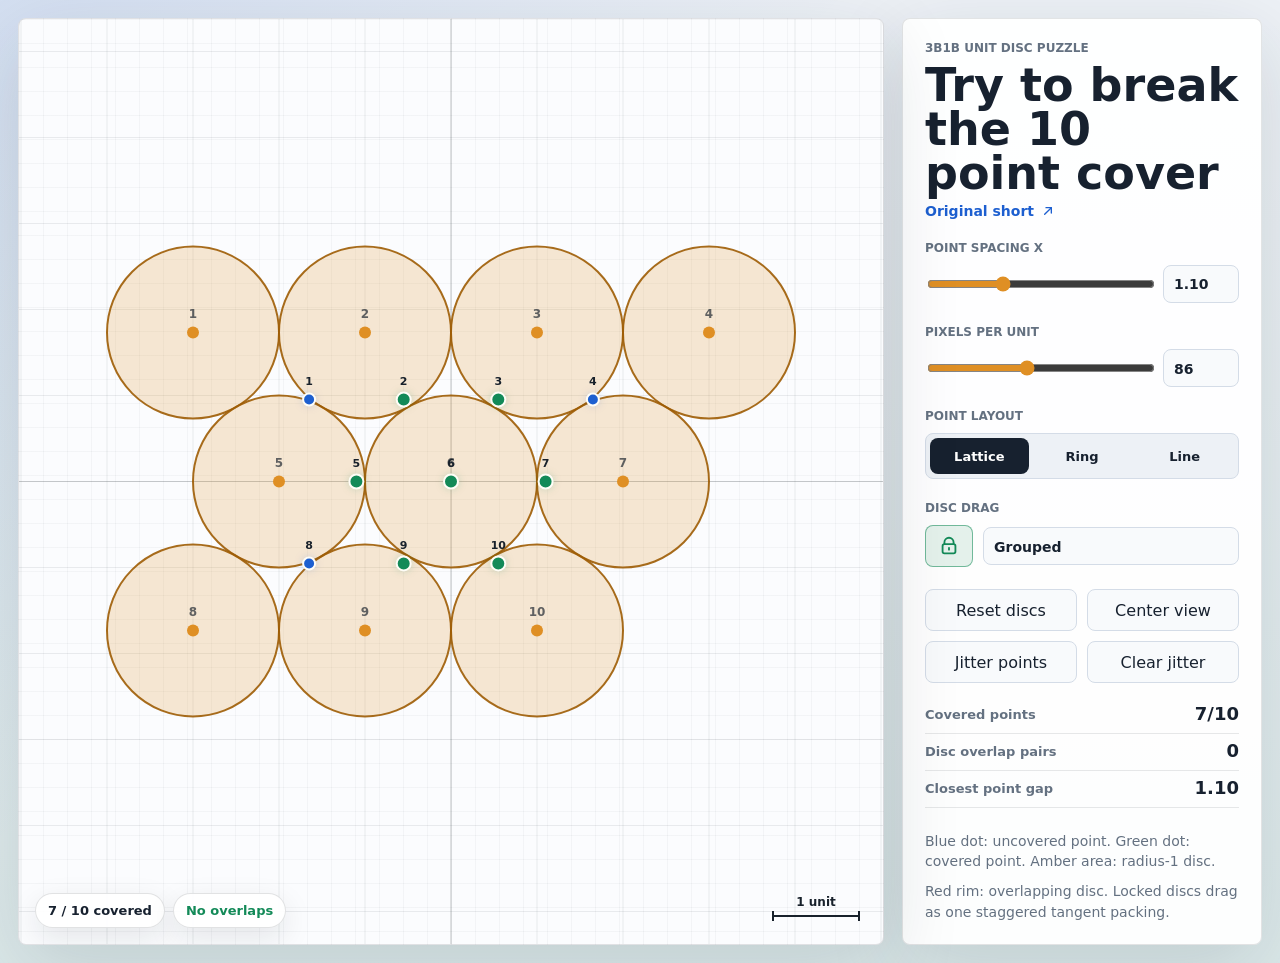
==== index.html @ e6dc40b2 "Create unit disc puzzle explorer" ====
<!doctype html>
<html lang="en">
  <head>
    <meta charset="UTF-8" />
    <meta name="viewport" content="width=device-width, initial-scale=1.0" />
    <title>Disjoint Unit Disc Puzzle</title>
    <link rel="icon" href="data:image/svg+xml,%3Csvg xmlns='http://www.w3.org/2000/svg' viewBox='0 0 64 64'%3E%3Ccircle cx='32' cy='32' r='22' fill='%23df8f24' fill-opacity='.35' stroke='%239e5d05' stroke-width='5'/%3E%3Ccircle cx='32' cy='32' r='5' fill='%231d5fd0'/%3E%3C/svg%3E" />
    <link rel="stylesheet" href="styles.css?v=20260617c" />
  </head>
  <body>
    <main class="app-shell">
      <section class="workspace" aria-label="Interactive unit disc workspace">
        <div class="canvas-wrap">
          <canvas id="scene" aria-label="Drag the unit discs to try to cover all ten points"></canvas>
          <div class="hud" aria-live="polite">
            <span id="coverageStatus">0 / 10 covered</span>
            <span id="overlapStatus">No overlaps</span>
          </div>
        </div>
      </section>

      <aside class="panel" aria-label="Puzzle controls">
        <header class="panel-header">
          <p class="label">3B1B Unit Disc Puzzle</p>
          <h1>Try to break the 10 point cover</h1>
          <a class="source-link" href="https://www.youtube.com/shorts/QLu_ZsRc_G0" target="_blank" rel="noreferrer">
            Original short
            <svg viewBox="0 0 24 24" aria-hidden="true">
              <path d="M7 17 17 7" />
              <path d="M9 7h8v8" />
            </svg>
          </a>
        </header>

        <div class="control-group">
          <label for="spacing">Point spacing X</label>
          <div class="control-row">
            <input id="spacing" type="range" min="0.2" max="3" step="0.05" value="1.1" />
            <input id="spacingNumber" type="number" min="0.2" max="3" step="0.05" value="1.10" />
          </div>
        </div>

        <div class="control-group">
          <label for="scale">Pixels per unit</label>
          <div class="control-row">
            <input id="scale" type="range" min="52" max="130" step="2" value="86" />
            <output id="scaleValue" for="scale">86</output>
          </div>
        </div>

        <div class="control-group">
          <span class="group-label">Point layout</span>
          <div class="segmented" role="radiogroup" aria-label="Point layout">
            <button class="segment active" type="button" data-layout="lattice" aria-pressed="true">Lattice</button>
            <button class="segment" type="button" data-layout="ring" aria-pressed="false">Ring</button>
            <button class="segment" type="button" data-layout="line" aria-pressed="false">Line</button>
          </div>
        </div>

        <div class="control-group">
          <span class="group-label">Disc drag</span>
          <div class="lock-row">
            <button
              id="dragLock"
              class="icon-button active"
              type="button"
              aria-pressed="true"
              aria-label="Discs locked to drag together"
              title="Discs locked to drag together"
            >
              <svg class="icon lock-icon" viewBox="0 0 24 24" aria-hidden="true">
                <path d="M7 10V8a5 5 0 0 1 10 0v2" />
                <rect x="5" y="10" width="14" height="10" rx="2" />
                <path d="M12 14v2" />
              </svg>
              <svg class="icon unlock-icon" viewBox="0 0 24 24" aria-hidden="true">
                <path d="M7 10V8a5 5 0 0 1 9.4-2.4" />
                <rect x="5" y="10" width="14" height="10" rx="2" />
                <path d="M12 14v2" />
              </svg>
            </button>
            <output id="dragMode" for="dragLock">Grouped</output>
          </div>
        </div>

        <div class="control-grid">
          <button id="resetDiscs" type="button">Reset discs</button>
          <button id="resetView" type="button">Center view</button>
          <button id="shufflePoints" type="button">Jitter points</button>
          <button id="clearJitter" type="button">Clear jitter</button>
        </div>

        <div class="readout">
          <div>
            <span>Covered points</span>
            <strong id="coveredCount">0/10</strong>
          </div>
          <div>
            <span>Disc overlap pairs</span>
            <strong id="overlapCount">0</strong>
          </div>
          <div>
            <span>Closest point gap</span>
            <strong id="pointGap">1.10</strong>
          </div>
        </div>

        <div class="notes">
          <p>Blue dot: uncovered point. Green dot: covered point. Amber area: radius-1 disc.</p>
          <p>Red rim: overlapping disc. Locked discs drag as one staggered tangent packing.</p>
        </div>
      </aside>
    </main>

    <script src="app.js?v=20260617b" type="module"></script>
  </body>
</html>
---- styles.css ----
:root {
  color-scheme: light;
  --bg: #edf1f6;
  --panel: #ffffff;
  --ink: #17212f;
  --muted: #647181;
  --line: #d4dce7;
  --accent: #df8f24;
  --accent-dark: #9e5d05;
  --blue: #1d5fd0;
  --green: #138a58;
  --red: #c5372d;
  --shadow: 0 22px 80px rgba(23, 33, 47, 0.14);
  font-family:
    Inter, ui-sans-serif, system-ui, -apple-system, BlinkMacSystemFont, "Segoe UI", sans-serif;
}

* {
  box-sizing: border-box;
}

body {
  margin: 0;
  min-height: 100vh;
  background:
    linear-gradient(135deg, rgba(29, 95, 208, 0.12), transparent 38%),
    linear-gradient(180deg, transparent 0%, rgba(19, 138, 88, 0.08) 100%),
    var(--bg);
  color: var(--ink);
}

button,
input {
  font: inherit;
}

button {
  border: 1px solid var(--line);
  border-radius: 8px;
  background: #f8fafc;
  color: var(--ink);
  cursor: pointer;
  min-height: 42px;
  padding: 0 14px;
  transition:
    border-color 160ms ease,
    background 160ms ease,
    transform 160ms ease;
}

button:hover {
  border-color: var(--accent);
  background: #fff7ea;
}

button:active {
  transform: translateY(1px);
}

.app-shell {
  display: grid;
  grid-template-columns: minmax(0, 1fr) 360px;
  gap: 18px;
  min-height: 100vh;
  padding: 18px;
}

.workspace {
  min-width: 0;
  min-height: calc(100vh - 36px);
}

.canvas-wrap {
  position: relative;
  height: 100%;
  min-height: 620px;
  overflow: hidden;
  border: 1px solid rgba(24, 33, 43, 0.12);
  border-radius: 8px;
  background:
    linear-gradient(rgba(24, 33, 43, 0.035) 1px, transparent 1px),
    linear-gradient(90deg, rgba(24, 33, 43, 0.035) 1px, transparent 1px),
    #fbfcfe;
  background-size: 24px 24px;
  box-shadow: var(--shadow);
}

#scene {
  display: block;
  width: 100%;
  height: 100%;
  touch-action: none;
  cursor: grab;
}

#scene.dragging {
  cursor: grabbing;
}

.hud {
  position: absolute;
  left: 16px;
  bottom: 16px;
  display: flex;
  flex-wrap: wrap;
  gap: 8px;
  pointer-events: none;
}

.hud span {
  border: 1px solid rgba(24, 33, 43, 0.13);
  border-radius: 999px;
  background: rgba(255, 255, 255, 0.92);
  color: var(--ink);
  font-size: 13px;
  font-weight: 700;
  line-height: 1;
  padding: 10px 12px;
  box-shadow: 0 10px 30px rgba(24, 33, 43, 0.1);
}

.panel {
  display: flex;
  flex-direction: column;
  gap: 22px;
  min-width: 0;
  border: 1px solid rgba(24, 33, 43, 0.12);
  border-radius: 8px;
  background: rgba(255, 255, 255, 0.94);
  padding: 22px;
  box-shadow: var(--shadow);
}

.panel-header {
  display: grid;
  gap: 8px;
}

.label,
.group-label,
label {
  color: var(--muted);
  font-size: 12px;
  font-weight: 800;
  letter-spacing: 0;
  text-transform: uppercase;
}

.panel-header h1 {
  margin: 0;
  max-width: 12ch;
  color: var(--ink);
  font-size: clamp(32px, 4vw, 46px);
  line-height: 0.96;
  letter-spacing: 0;
}

.label {
  margin: 0;
}

.source-link {
  display: inline-flex;
  align-items: center;
  gap: 6px;
  width: fit-content;
  color: var(--blue);
  font-size: 14px;
  font-weight: 800;
  text-decoration: none;
}

.source-link:hover {
  text-decoration: underline;
}

.source-link svg {
  width: 16px;
  height: 16px;
  fill: none;
  stroke: currentColor;
  stroke-linecap: round;
  stroke-linejoin: round;
  stroke-width: 2;
}

.control-group {
  display: grid;
  gap: 10px;
}

.control-row {
  display: grid;
  grid-template-columns: minmax(0, 1fr) 76px;
  gap: 10px;
  align-items: center;
}

input[type="range"] {
  width: 100%;
  accent-color: var(--accent);
}

input[type="number"],
output {
  min-width: 0;
  height: 38px;
  border: 1px solid var(--line);
  border-radius: 8px;
  background: #f8fafc;
  color: var(--ink);
  font-size: 14px;
  font-weight: 700;
  line-height: 38px;
  padding: 0 10px;
}

.segmented {
  display: grid;
  grid-template-columns: repeat(3, minmax(0, 1fr));
  gap: 4px;
  border: 1px solid var(--line);
  border-radius: 8px;
  background: #edf1f6;
  padding: 4px;
}

.segment {
  border-color: transparent;
  background: transparent;
  min-height: 36px;
  padding: 0 8px;
  font-size: 13px;
  font-weight: 800;
}

.segment.active {
  background: var(--ink);
  color: #ffffff;
}

.control-grid {
  display: grid;
  grid-template-columns: repeat(2, minmax(0, 1fr));
  gap: 10px;
}

.lock-row {
  display: grid;
  grid-template-columns: 48px minmax(0, 1fr);
  gap: 10px;
  align-items: center;
}

.icon-button {
  display: inline-grid;
  place-items: center;
  width: 48px;
  min-height: 42px;
  padding: 0;
}

.icon-button.active {
  border-color: rgba(19, 138, 88, 0.55);
  background: rgba(19, 138, 88, 0.11);
  color: var(--green);
}

.icon {
  width: 22px;
  height: 22px;
  fill: none;
  stroke: currentColor;
  stroke-linecap: round;
  stroke-linejoin: round;
  stroke-width: 2;
}

.unlock-icon,
.icon-button:not(.active) .lock-icon {
  display: none;
}

.icon-button:not(.active) .unlock-icon {
  display: block;
}

.readout {
  display: grid;
  gap: 8px;
}

.readout div {
  display: flex;
  align-items: center;
  justify-content: space-between;
  gap: 12px;
  border-bottom: 1px solid rgba(24, 33, 43, 0.1);
  padding: 0 0 10px;
}

.readout span {
  color: var(--muted);
  font-size: 13px;
  font-weight: 700;
}

.readout strong {
  color: var(--ink);
  font-size: 18px;
  line-height: 1;
}

.notes {
  display: grid;
  gap: 10px;
  margin-top: auto;
  color: var(--muted);
  font-size: 14px;
  line-height: 1.45;
}

.notes p {
  margin: 0;
}

@media (max-width: 900px) {
  .app-shell {
    grid-template-columns: 1fr;
  }

  .workspace {
    min-height: 66vh;
  }

  .canvas-wrap {
    min-height: 66vh;
  }

  .panel {
    order: -1;
  }

  .panel-header h1 {
    max-width: none;
    font-size: 34px;
  }
}

@media (max-width: 520px) {
  .app-shell {
    padding: 10px;
  }

  .panel {
    padding: 16px;
  }

  .control-grid,
  .control-row {
    grid-template-columns: 1fr;
  }
}
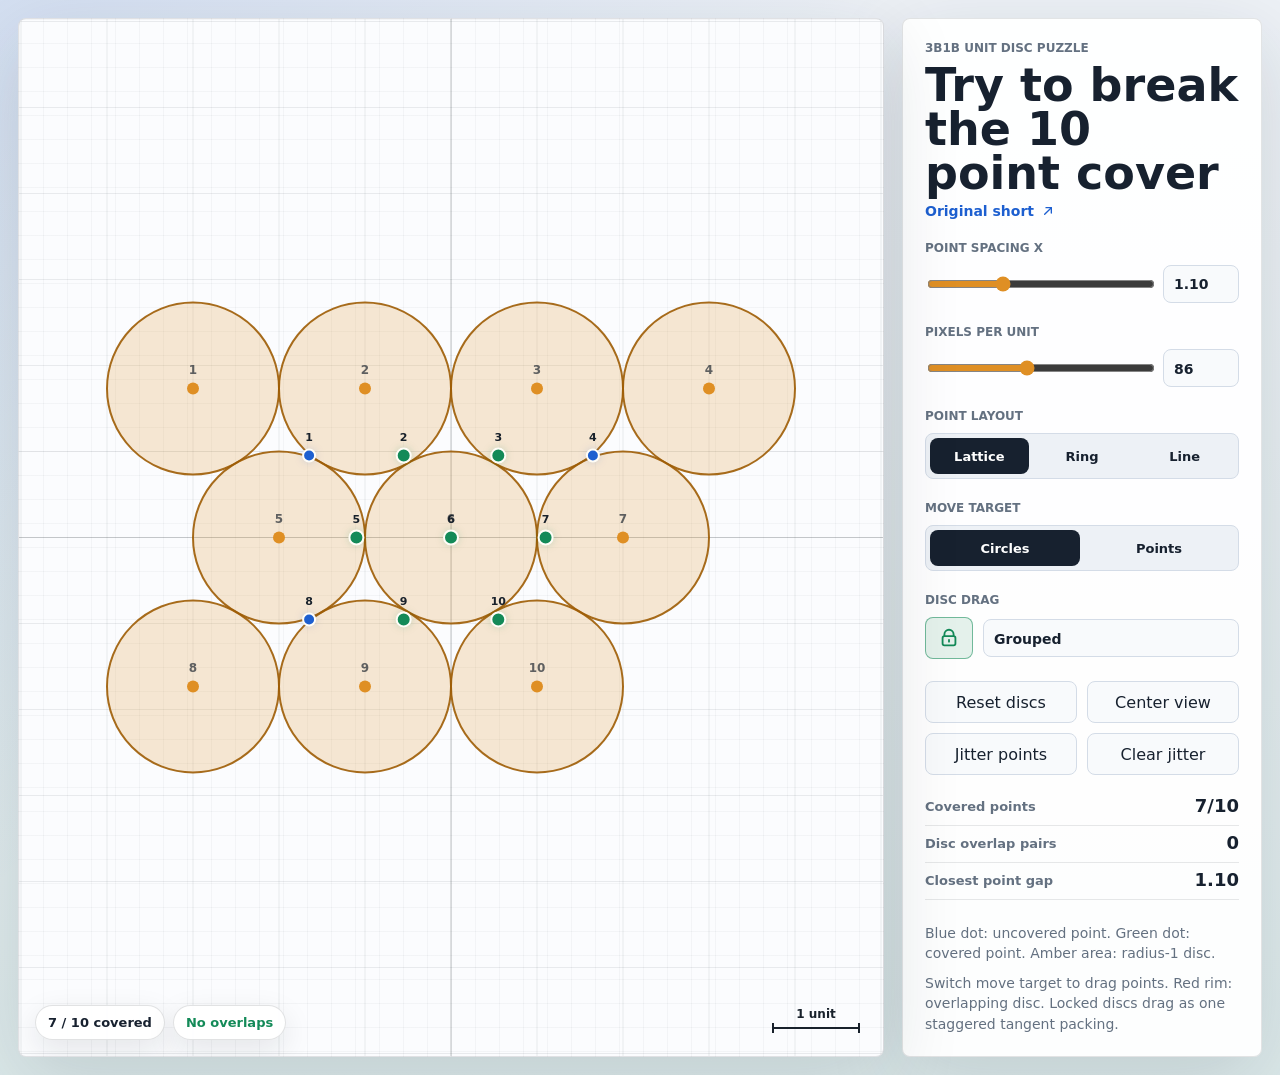
==== commit 41b6b935: "Add point dragging mode" ====
--- a/index.html
+++ b/index.html
@@ -5,7 +5,7 @@
     <meta name="viewport" content="width=device-width, initial-scale=1.0" />
     <title>Disjoint Unit Disc Puzzle</title>
     <link rel="icon" href="data:image/svg+xml,%3Csvg xmlns='http://www.w3.org/2000/svg' viewBox='0 0 64 64'%3E%3Ccircle cx='32' cy='32' r='22' fill='%23df8f24' fill-opacity='.35' stroke='%239e5d05' stroke-width='5'/%3E%3Ccircle cx='32' cy='32' r='5' fill='%231d5fd0'/%3E%3C/svg%3E" />
-    <link rel="stylesheet" href="styles.css?v=20260617c" />
+    <link rel="stylesheet" href="styles.css?v=20260617d" />
   </head>
   <body>
     <main class="app-shell">
@@ -54,6 +54,14 @@
             <button class="segment active" type="button" data-layout="lattice" aria-pressed="true">Lattice</button>
             <button class="segment" type="button" data-layout="ring" aria-pressed="false">Ring</button>
             <button class="segment" type="button" data-layout="line" aria-pressed="false">Line</button>
+          </div>
+        </div>
+
+        <div class="control-group">
+          <span class="group-label">Move target</span>
+          <div class="segmented two-up" role="radiogroup" aria-label="Move target">
+            <button class="segment active" type="button" data-drag-target="disc" aria-pressed="true">Circles</button>
+            <button class="segment" type="button" data-drag-target="point" aria-pressed="false">Points</button>
           </div>
         </div>
 
@@ -107,11 +115,11 @@
 
         <div class="notes">
           <p>Blue dot: uncovered point. Green dot: covered point. Amber area: radius-1 disc.</p>
-          <p>Red rim: overlapping disc. Locked discs drag as one staggered tangent packing.</p>
+          <p>Switch move target to drag points. Red rim: overlapping disc. Locked discs drag as one staggered tangent packing.</p>
         </div>
       </aside>
     </main>
 
-    <script src="app.js?v=20260617b" type="module"></script>
+    <script src="app.js?v=20260617d" type="module"></script>
   </body>
 </html>
--- a/styles.css
+++ b/styles.css
@@ -225,6 +225,10 @@
   padding: 4px;
 }
 
+.segmented.two-up {
+  grid-template-columns: repeat(2, minmax(0, 1fr));
+}
+
 .segment {
   border-color: transparent;
   background: transparent;
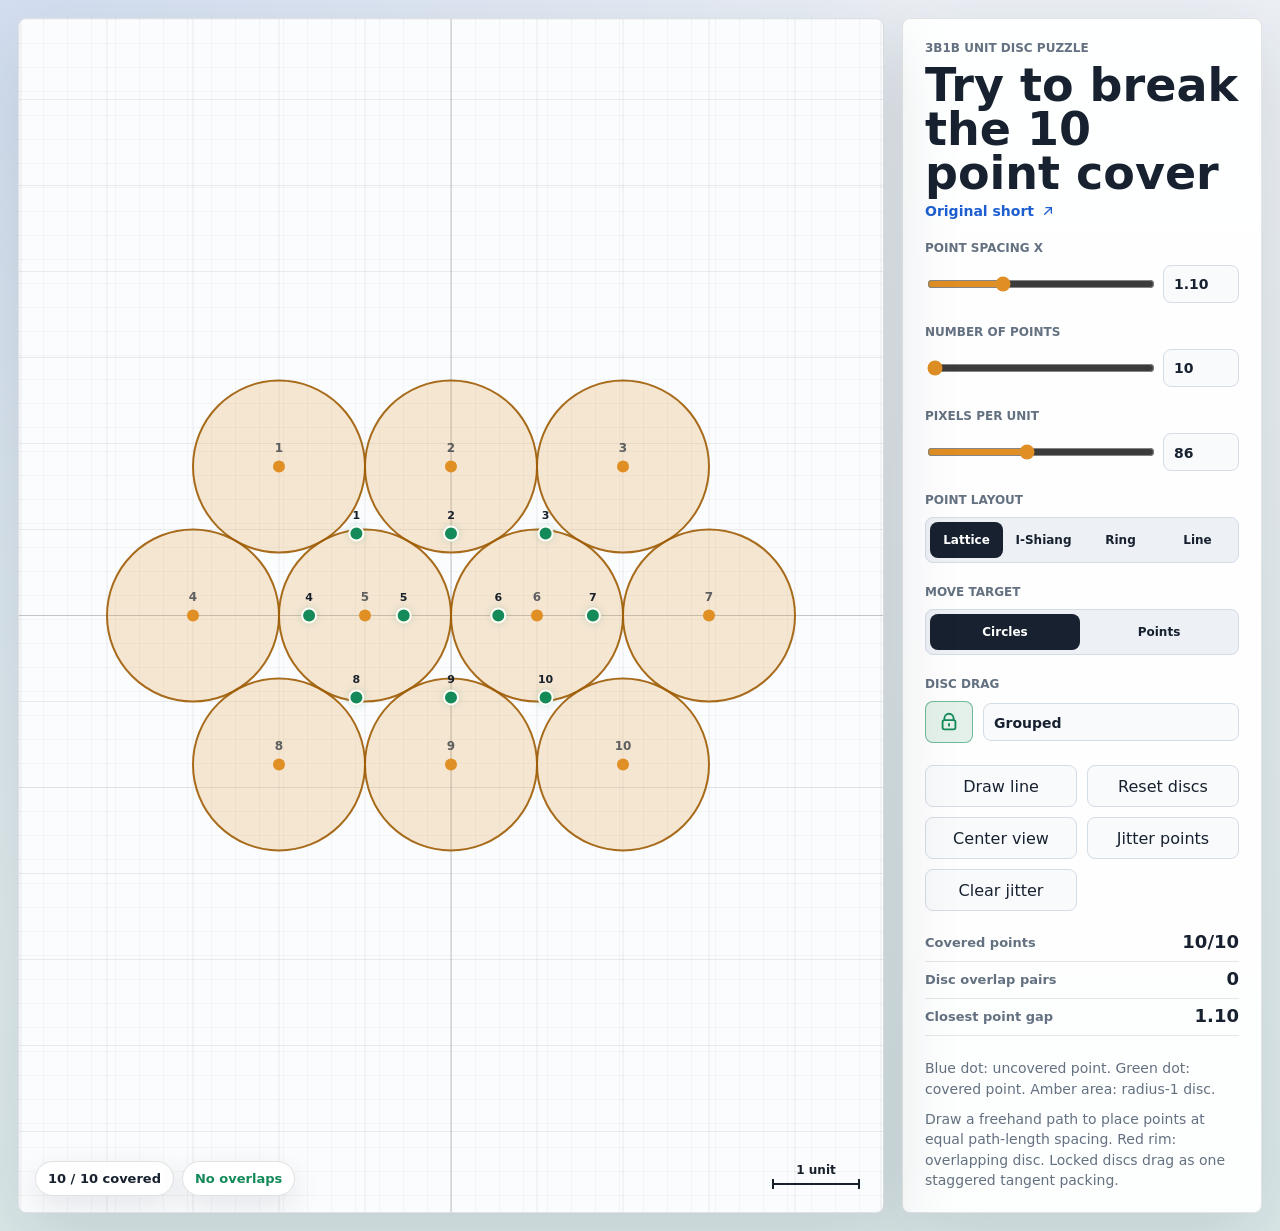
==== commit e8ca3ca6: "Add point layout tools and keyboard nudging" ====
--- a/index.html
+++ b/index.html
@@ -5,7 +5,7 @@
     <meta name="viewport" content="width=device-width, initial-scale=1.0" />
     <title>Disjoint Unit Disc Puzzle</title>
     <link rel="icon" href="data:image/svg+xml,%3Csvg xmlns='http://www.w3.org/2000/svg' viewBox='0 0 64 64'%3E%3Ccircle cx='32' cy='32' r='22' fill='%23df8f24' fill-opacity='.35' stroke='%239e5d05' stroke-width='5'/%3E%3Ccircle cx='32' cy='32' r='5' fill='%231d5fd0'/%3E%3C/svg%3E" />
-    <link rel="stylesheet" href="styles.css?v=20260617d" />
+    <link rel="stylesheet" href="styles.css?v=20260617n" />
   </head>
   <body>
     <main class="app-shell">
@@ -41,6 +41,14 @@
         </div>
 
         <div class="control-group">
+          <label for="pointCount">Number of points</label>
+          <div class="control-row">
+            <input id="pointCount" type="range" min="10" max="100" step="1" value="10" />
+            <input id="pointCountNumber" type="number" min="10" max="100" step="1" value="10" />
+          </div>
+        </div>
+
+        <div class="control-group">
           <label for="scale">Pixels per unit</label>
           <div class="control-row">
             <input id="scale" type="range" min="52" max="130" step="2" value="86" />
@@ -50,8 +58,9 @@
 
         <div class="control-group">
           <span class="group-label">Point layout</span>
-          <div class="segmented" role="radiogroup" aria-label="Point layout">
+          <div class="segmented four-up" role="radiogroup" aria-label="Point layout">
             <button class="segment active" type="button" data-layout="lattice" aria-pressed="true">Lattice</button>
+            <button class="segment" type="button" data-layout="ishiang" aria-pressed="false">I-Shiang</button>
             <button class="segment" type="button" data-layout="ring" aria-pressed="false">Ring</button>
             <button class="segment" type="button" data-layout="line" aria-pressed="false">Line</button>
           </div>
@@ -92,6 +101,7 @@
         </div>
 
         <div class="control-grid">
+          <button id="drawLine" type="button">Draw line</button>
           <button id="resetDiscs" type="button">Reset discs</button>
           <button id="resetView" type="button">Center view</button>
           <button id="shufflePoints" type="button">Jitter points</button>
@@ -115,11 +125,11 @@
 
         <div class="notes">
           <p>Blue dot: uncovered point. Green dot: covered point. Amber area: radius-1 disc.</p>
-          <p>Switch move target to drag points. Red rim: overlapping disc. Locked discs drag as one staggered tangent packing.</p>
+          <p>Draw a freehand path to place points at equal path-length spacing. Red rim: overlapping disc. Locked discs drag as one staggered tangent packing.</p>
         </div>
       </aside>
     </main>
 
-    <script src="app.js?v=20260617d" type="module"></script>
+    <script src="app.js?v=20260617n" type="module"></script>
   </body>
 </html>
--- a/styles.css
+++ b/styles.css
@@ -229,12 +229,16 @@
   grid-template-columns: repeat(2, minmax(0, 1fr));
 }
 
+.segmented.four-up {
+  grid-template-columns: repeat(4, minmax(0, 1fr));
+}
+
 .segment {
   border-color: transparent;
   background: transparent;
   min-height: 36px;
-  padding: 0 8px;
-  font-size: 13px;
+  padding: 0 7px;
+  font-size: 12px;
   font-weight: 800;
 }
 
@@ -247,6 +251,13 @@
   display: grid;
   grid-template-columns: repeat(2, minmax(0, 1fr));
   gap: 10px;
+}
+
+.control-grid button.active {
+  border-color: rgba(29, 95, 208, 0.55);
+  background: rgba(29, 95, 208, 0.1);
+  color: var(--blue);
+  font-weight: 800;
 }
 
 .lock-row {
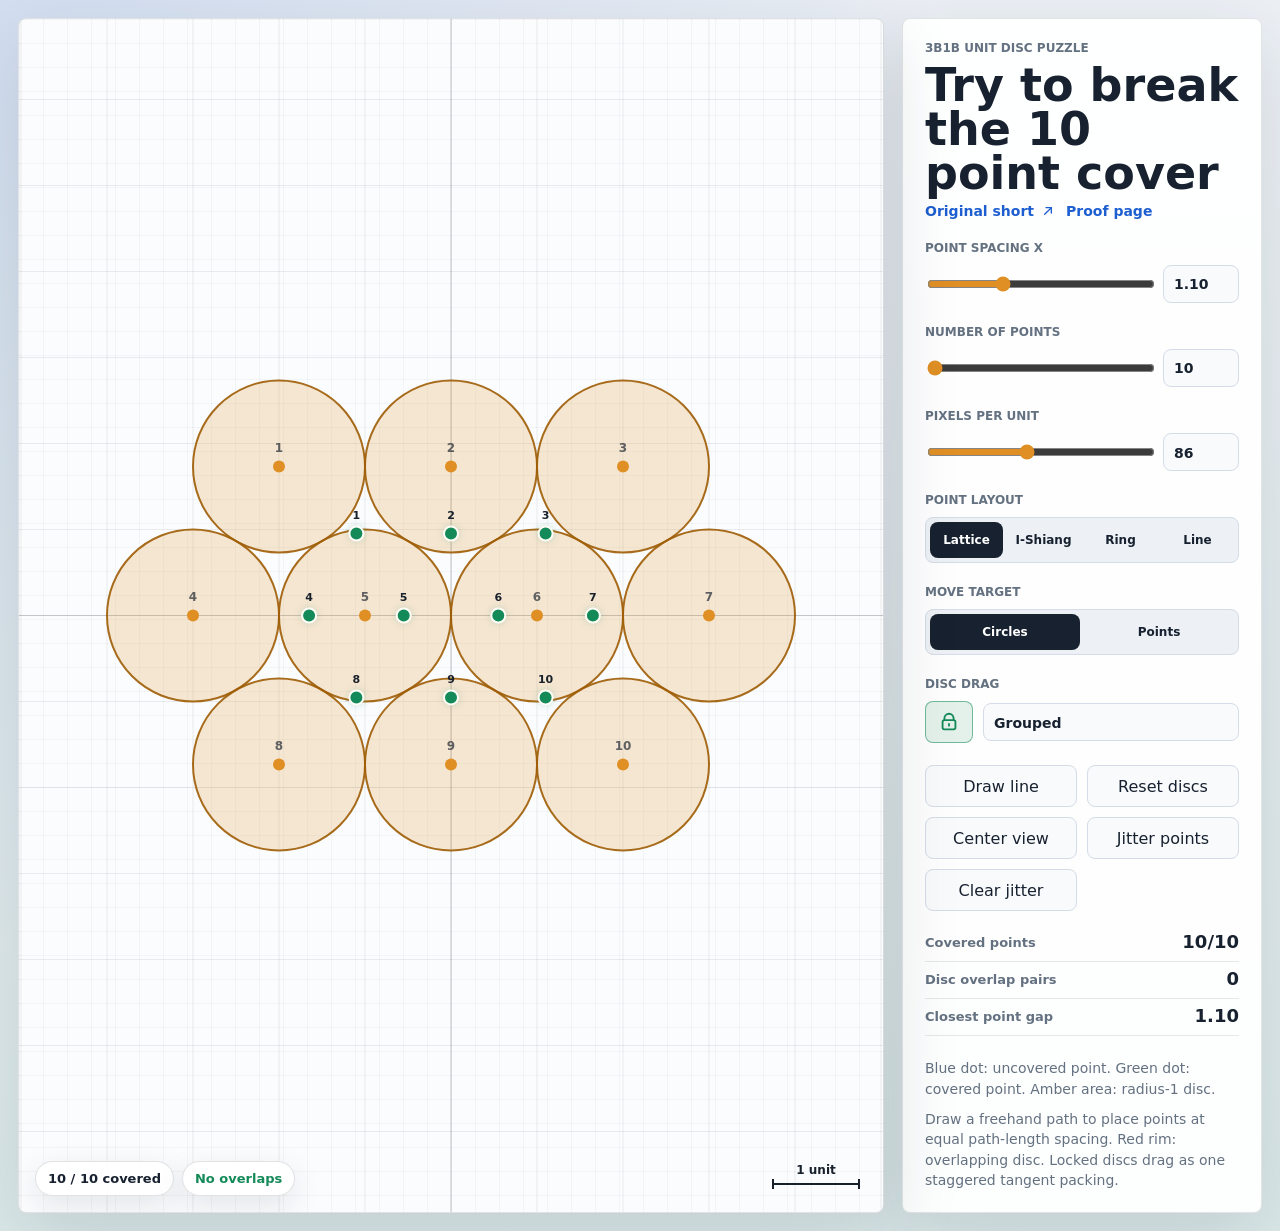
==== commit 6070fdfb: "Add proof page for unit disk covering" ====
--- a/index.html
+++ b/index.html
@@ -23,13 +23,16 @@
         <header class="panel-header">
           <p class="label">3B1B Unit Disc Puzzle</p>
           <h1>Try to break the 10 point cover</h1>
-          <a class="source-link" href="https://www.youtube.com/shorts/QLu_ZsRc_G0" target="_blank" rel="noreferrer">
-            Original short
-            <svg viewBox="0 0 24 24" aria-hidden="true">
-              <path d="M7 17 17 7" />
-              <path d="M9 7h8v8" />
-            </svg>
-          </a>
+          <div class="source-links">
+            <a class="source-link" href="https://www.youtube.com/shorts/QLu_ZsRc_G0" target="_blank" rel="noreferrer">
+              Original short
+              <svg viewBox="0 0 24 24" aria-hidden="true">
+                <path d="M7 17 17 7" />
+                <path d="M9 7h8v8" />
+              </svg>
+            </a>
+            <a class="source-link" href="proof.html">Proof page</a>
+          </div>
         </header>
 
         <div class="control-group">
--- a/styles.css
+++ b/styles.css
@@ -159,6 +159,12 @@
   margin: 0;
 }
 
+.source-links {
+  display: flex;
+  flex-wrap: wrap;
+  gap: 10px;
+}
+
 .source-link {
   display: inline-flex;
   align-items: center;
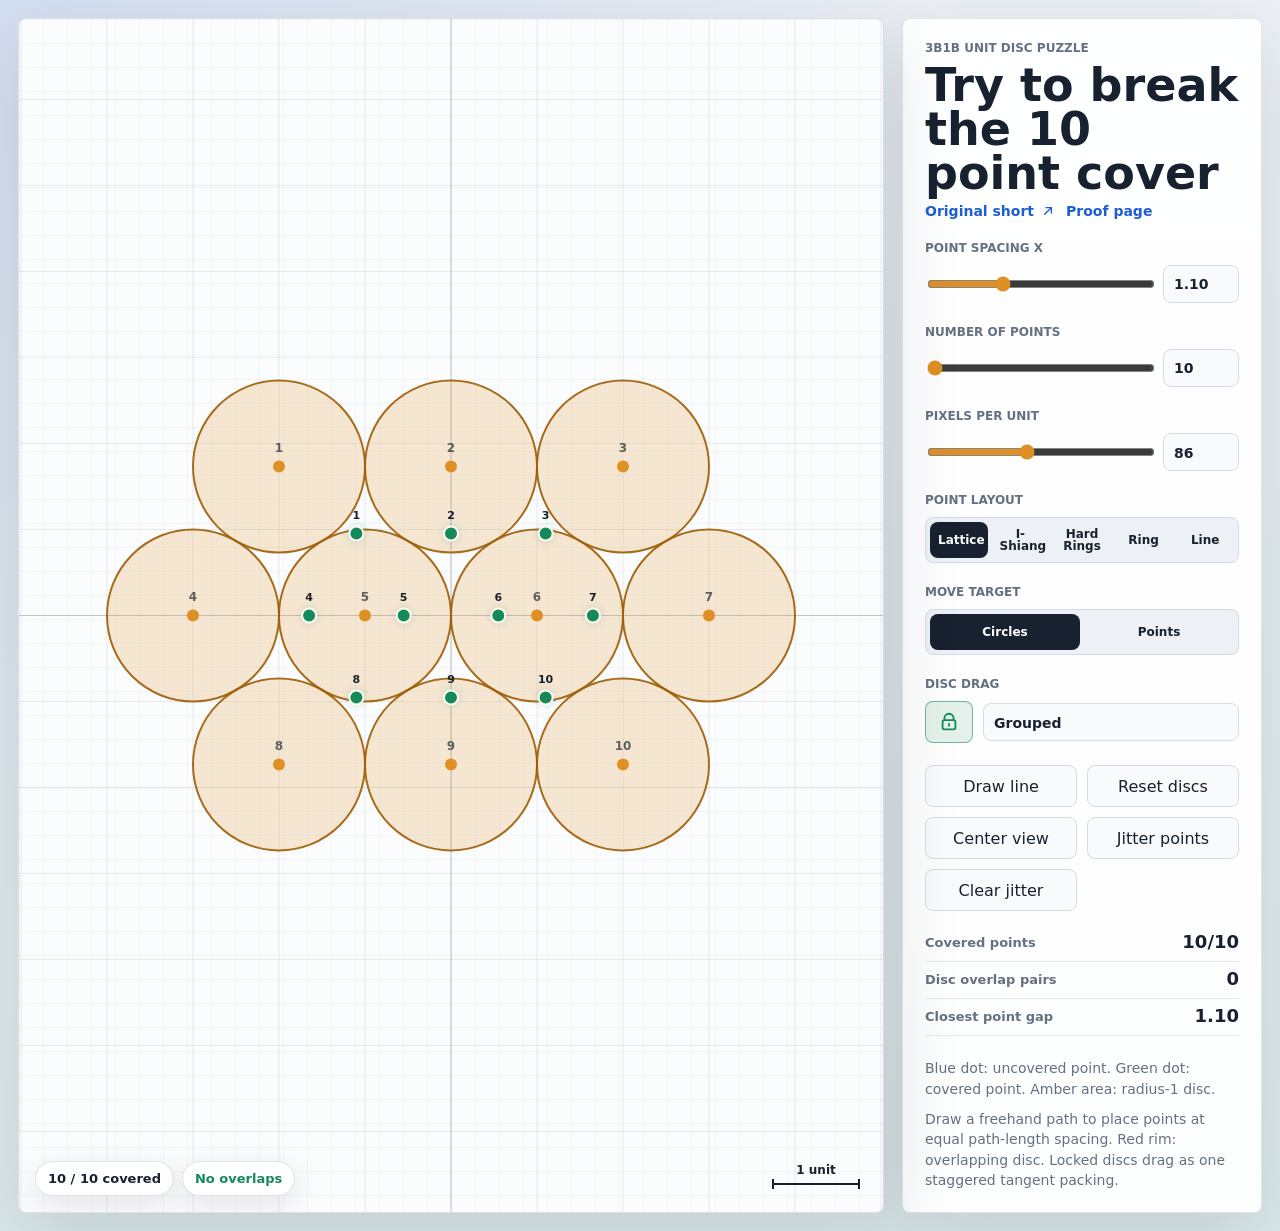
==== commit 0bb19db7: "Add hard rings point layout" ====
--- a/index.html
+++ b/index.html
@@ -5,7 +5,7 @@
     <meta name="viewport" content="width=device-width, initial-scale=1.0" />
     <title>Disjoint Unit Disc Puzzle</title>
     <link rel="icon" href="data:image/svg+xml,%3Csvg xmlns='http://www.w3.org/2000/svg' viewBox='0 0 64 64'%3E%3Ccircle cx='32' cy='32' r='22' fill='%23df8f24' fill-opacity='.35' stroke='%239e5d05' stroke-width='5'/%3E%3Ccircle cx='32' cy='32' r='5' fill='%231d5fd0'/%3E%3C/svg%3E" />
-    <link rel="stylesheet" href="styles.css?v=20260617n" />
+    <link rel="stylesheet" href="styles.css?v=20260617o" />
   </head>
   <body>
     <main class="app-shell">
@@ -61,9 +61,10 @@
 
         <div class="control-group">
           <span class="group-label">Point layout</span>
-          <div class="segmented four-up" role="radiogroup" aria-label="Point layout">
+          <div class="segmented five-up" role="radiogroup" aria-label="Point layout">
             <button class="segment active" type="button" data-layout="lattice" aria-pressed="true">Lattice</button>
             <button class="segment" type="button" data-layout="ishiang" aria-pressed="false">I-Shiang</button>
+            <button class="segment" type="button" data-layout="hardRings" aria-pressed="false">Hard Rings</button>
             <button class="segment" type="button" data-layout="ring" aria-pressed="false">Ring</button>
             <button class="segment" type="button" data-layout="line" aria-pressed="false">Line</button>
           </div>
@@ -133,6 +134,6 @@
       </aside>
     </main>
 
-    <script src="app.js?v=20260617n" type="module"></script>
+    <script src="app.js?v=20260617o" type="module"></script>
   </body>
 </html>
--- a/styles.css
+++ b/styles.css
@@ -239,6 +239,10 @@
   grid-template-columns: repeat(4, minmax(0, 1fr));
 }
 
+.segmented.five-up {
+  grid-template-columns: repeat(5, minmax(0, 1fr));
+}
+
 .segment {
   border-color: transparent;
   background: transparent;
@@ -246,6 +250,7 @@
   padding: 0 7px;
   font-size: 12px;
   font-weight: 800;
+  line-height: 1.05;
 }
 
 .segment.active {
@@ -381,4 +386,8 @@
   .control-row {
     grid-template-columns: 1fr;
   }
-}
+
+  .segmented.five-up {
+    grid-template-columns: repeat(3, minmax(0, 1fr));
+  }
+}
